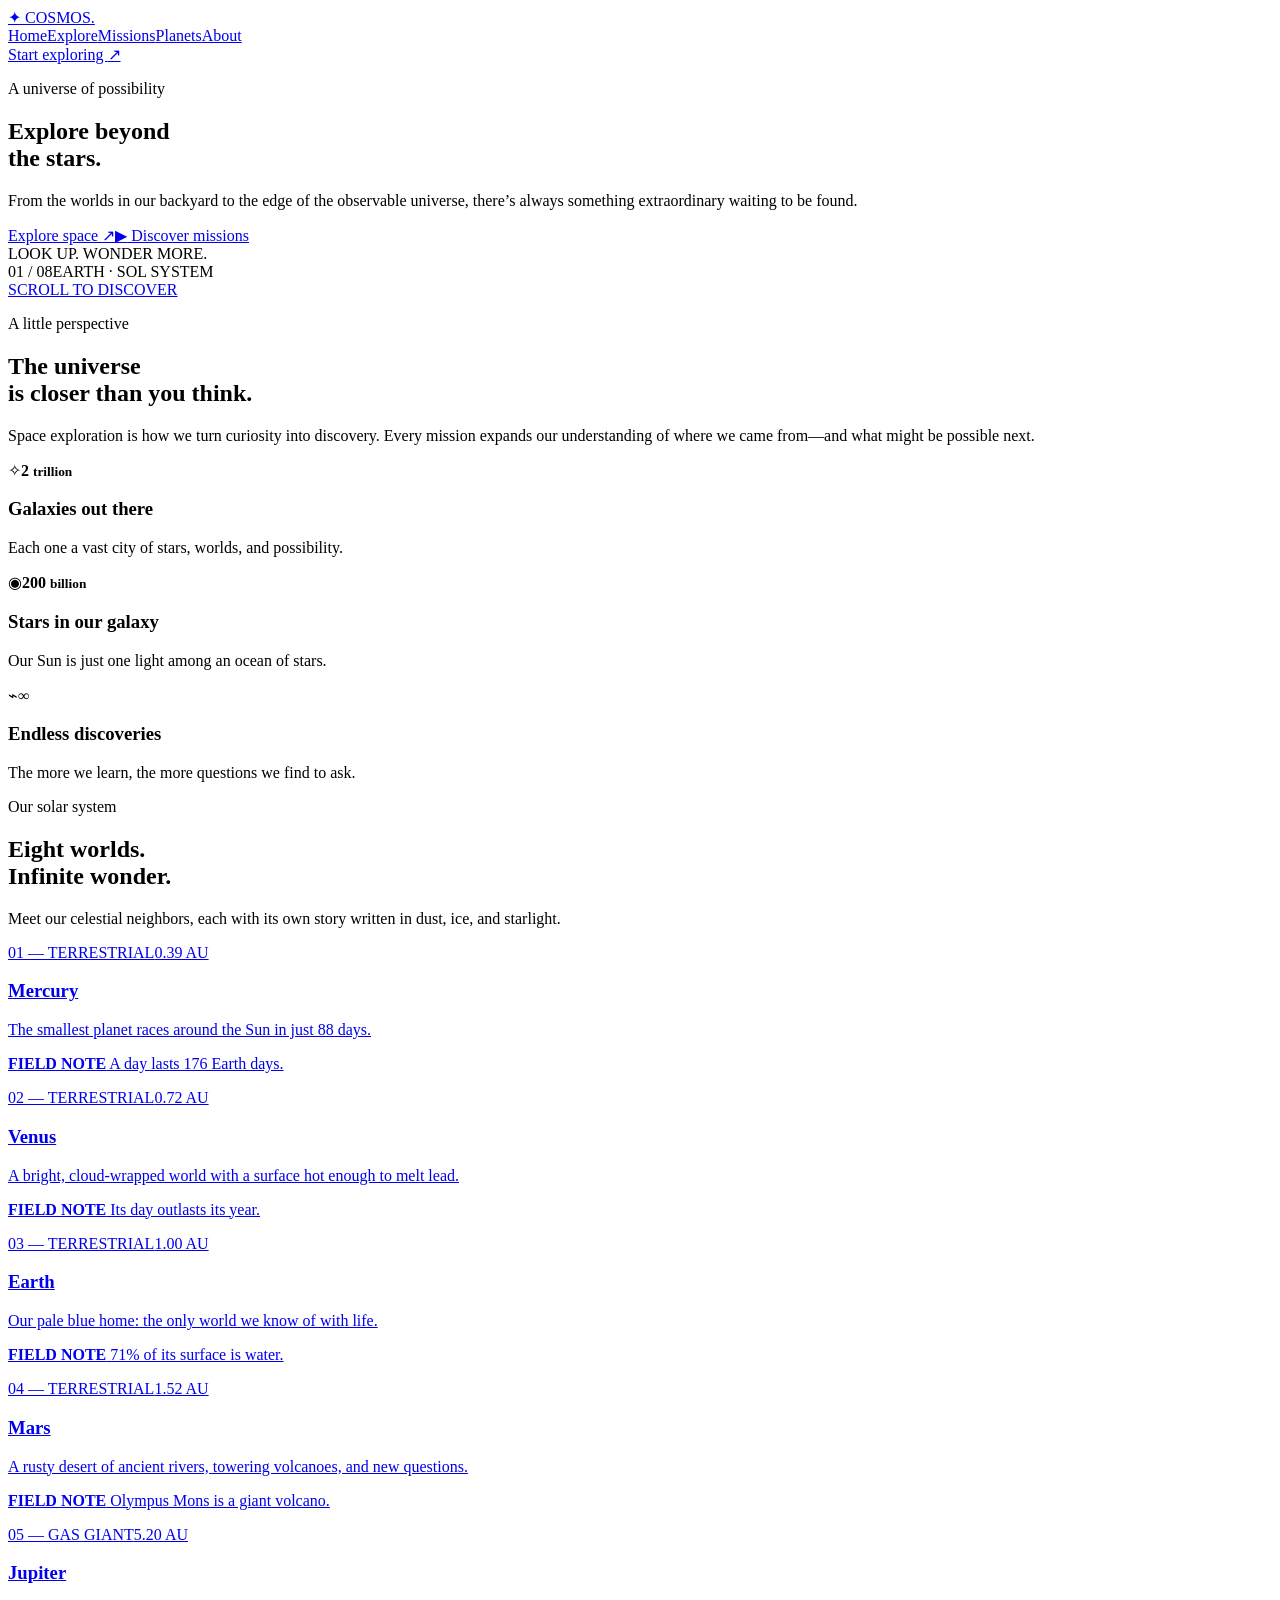
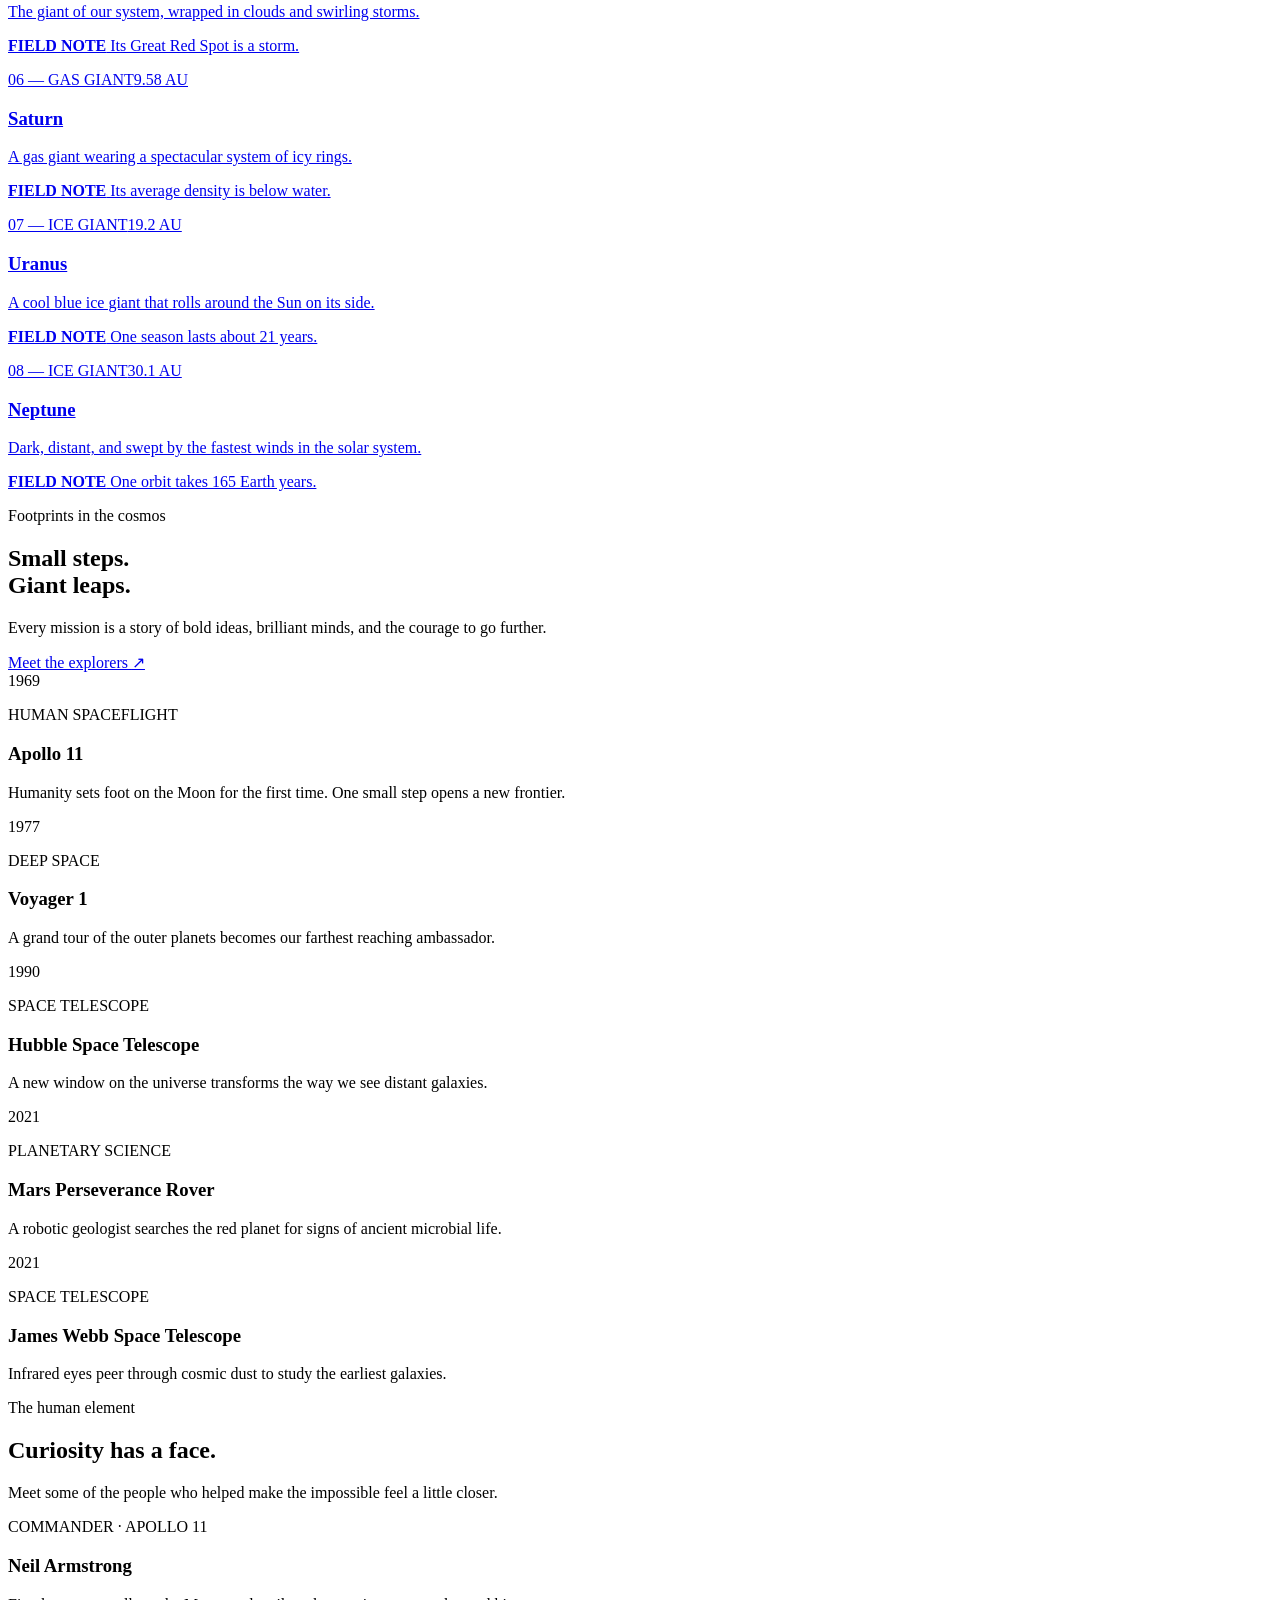
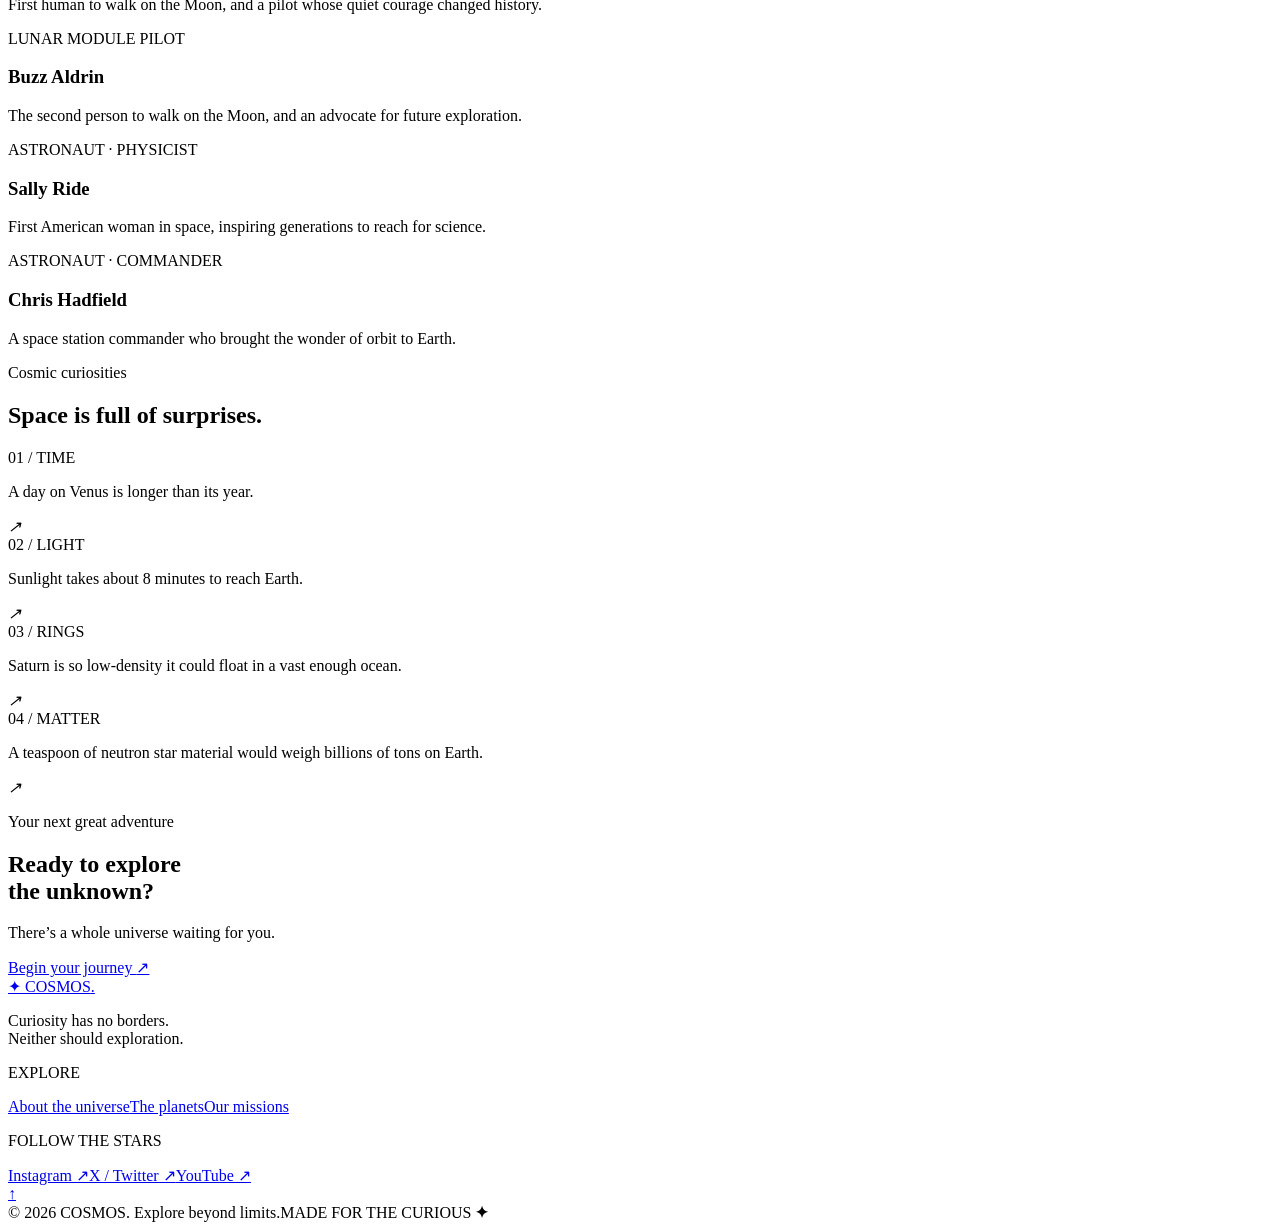
==== index.html @ a4d34ffc "first commit" ====
<!doctype html>
<html lang="en">
<head>
  <meta charset="utf-8">
  <meta name="viewport" content="width=device-width, initial-scale=1">
  <meta name="theme-color" content="#080b19">
  <meta name="description" content="Journey through the planets, missions, and people exploring our universe with COSMOS.">
  <title>COSMOS — Explore Beyond the Stars</title>
  <link rel="preconnect" href="https://fonts.googleapis.com">
  <link rel="preconnect" href="https://fonts.gstatic.com" crossorigin>
  <link href="https://fonts.googleapis.com/css2?family=DM+Sans:wght@400;500;600;700&family=Space+Grotesk:wght@400;500;600;700&display=swap" rel="stylesheet">
  <link rel="stylesheet" href="style.css">
</head>
<body>
  <header class="site-header">
    <nav class="nav wrap" aria-label="Main navigation">
      <a class="brand" href="#home" aria-label="COSMOS home"><span class="brand-mark" aria-hidden="true">✦</span> COSMOS<span class="brand-dot">.</span></a>
      <div class="nav-links">
        <a href="#home">Home</a><a href="#explore">Explore</a><a href="#missions">Missions</a><a href="#planets">Planets</a><a href="#about">About</a>
      </div>
      <a class="nav-cta" href="#missions">Start exploring <span aria-hidden="true">↗</span></a>
    </nav>
  </header>

  <main>
    <!-- Hero -->
    <section class="hero" id="home">
      <div class="hero-stars" aria-hidden="true"></div>
      <div class="hero-content wrap">
        <p class="eyebrow"><span class="live-dot"></span> A universe of possibility</p>
        <h1>Explore beyond<br>the <span>stars.</span></h1>
        <p class="hero-copy">From the worlds in our backyard to the edge of the observable universe, there’s always something extraordinary waiting to be found.</p>
        <div class="hero-actions"><a class="button button-primary" href="#planets">Explore space <span aria-hidden="true">↗</span></a><a class="button button-ghost" href="#missions"><span class="play-icon" aria-hidden="true">▶</span> Discover missions</a></div>
        <div class="hero-note"><span class="note-line"></span><span>LOOK UP. WONDER MORE.</span></div>
      </div>
      <div class="hero-orbit orbit-one" aria-hidden="true"></div><div class="hero-orbit orbit-two" aria-hidden="true"></div>
      <div class="hero-planet" aria-hidden="true"><span class="planet-crater crater-a"></span><span class="planet-crater crater-b"></span><span class="planet-crater crater-c"></span></div>
      <div class="hero-caption" aria-hidden="true"><span>01 / 08</span><span>EARTH · SOL SYSTEM</span></div>
      <a class="scroll-cue" href="#about" aria-label="Scroll to discover"><span></span> SCROLL TO DISCOVER</a>
    </section>

    <!-- About -->
    <section class="section about-section" id="about">
      <div class="wrap">
        <div class="section-heading split-heading">
          <div><p class="eyebrow">A little perspective</p><h2>The universe<br>is <span>closer</span> than you think.</h2></div>
          <p class="section-intro">Space exploration is how we turn curiosity into discovery. Every mission expands our understanding of where we came from—and what might be possible next.</p>
        </div>
        <div class="stat-grid" id="explore">
          <article class="stat-card glass"><span class="stat-icon">✧</span><strong>2 <small>trillion</small></strong><h3>Galaxies out there</h3><p>Each one a vast city of stars, worlds, and possibility.</p></article>
          <article class="stat-card glass"><span class="stat-icon">◉</span><strong>200 <small>billion</small></strong><h3>Stars in our galaxy</h3><p>Our Sun is just one light among an ocean of stars.</p></article>
          <article class="stat-card glass"><span class="stat-icon">⌁</span><strong>∞</strong><h3>Endless discoveries</h3><p>The more we learn, the more questions we find to ask.</p></article>
        </div>
      </div>
    </section>

    <!-- Planets -->
    <section class="section planets-section" id="planets">
      <div class="wrap">
        <div class="section-heading"><p class="eyebrow">Our solar system</p><h2>Eight worlds.<br><span>Infinite wonder.</span></h2><p class="section-intro">Meet our celestial neighbors, each with its own story written in dust, ice, and starlight.</p></div>
        <div class="planet-grid">
          <a class="planet-card" href="mercury.html" aria-label="Explore Mercury"><div class="planet-art mercury"><i></i></div><div class="planet-meta"><span>01 — TERRESTRIAL</span><span>0.39 AU</span></div><h3>Mercury</h3><p>The smallest planet races around the Sun in just 88 days.</p><p class="planet-fact"><b>FIELD NOTE</b> A day lasts 176 Earth days.</p></a>
          <a class="planet-card" href="venus.html" aria-label="Explore Venus"><div class="planet-art venus"><i></i></div><div class="planet-meta"><span>02 — TERRESTRIAL</span><span>0.72 AU</span></div><h3>Venus</h3><p>A bright, cloud-wrapped world with a surface hot enough to melt lead.</p><p class="planet-fact"><b>FIELD NOTE</b> Its day outlasts its year.</p></a>
          <a class="planet-card" href="earth.html" aria-label="Explore Earth"><div class="planet-art earth"><i></i></div><div class="planet-meta"><span>03 — TERRESTRIAL</span><span>1.00 AU</span></div><h3>Earth</h3><p>Our pale blue home: the only world we know of with life.</p><p class="planet-fact"><b>FIELD NOTE</b> 71% of its surface is water.</p></a>
          <a class="planet-card" href="mars.html" aria-label="Explore Mars"><div class="planet-art mars"><i></i></div><div class="planet-meta"><span>04 — TERRESTRIAL</span><span>1.52 AU</span></div><h3>Mars</h3><p>A rusty desert of ancient rivers, towering volcanoes, and new questions.</p><p class="planet-fact"><b>FIELD NOTE</b> Olympus Mons is a giant volcano.</p></a>
          <a class="planet-card" href="jupiter.html" aria-label="Explore Jupiter"><div class="planet-art jupiter"><i></i></div><div class="planet-meta"><span>05 — GAS GIANT</span><span>5.20 AU</span></div><h3>Jupiter</h3><p>The giant of our system, wrapped in clouds and swirling storms.</p><p class="planet-fact"><b>FIELD NOTE</b> Its Great Red Spot is a storm.</p></a>
          <a class="planet-card" href="saturn.html" aria-label="Explore Saturn"><div class="planet-art saturn"><i></i></div><div class="planet-meta"><span>06 — GAS GIANT</span><span>9.58 AU</span></div><h3>Saturn</h3><p>A gas giant wearing a spectacular system of icy rings.</p><p class="planet-fact"><b>FIELD NOTE</b> Its average density is below water.</p></a>
          <a class="planet-card" href="uranus.html" aria-label="Explore Uranus"><div class="planet-art uranus"><i></i></div><div class="planet-meta"><span>07 — ICE GIANT</span><span>19.2 AU</span></div><h3>Uranus</h3><p>A cool blue ice giant that rolls around the Sun on its side.</p><p class="planet-fact"><b>FIELD NOTE</b> One season lasts about 21 years.</p></a>
          <a class="planet-card" href="neptune.html" aria-label="Explore Neptune"><div class="planet-art neptune"><i></i></div><div class="planet-meta"><span>08 — ICE GIANT</span><span>30.1 AU</span></div><h3>Neptune</h3><p>Dark, distant, and swept by the fastest winds in the solar system.</p><p class="planet-fact"><b>FIELD NOTE</b> One orbit takes 165 Earth years.</p></a>
        </div>
      </div>
    </section>

    <!-- Missions -->
    <section class="section missions-section" id="missions">
      <div class="wrap missions-layout"><div class="missions-title"><p class="eyebrow">Footprints in the cosmos</p><h2>Small steps.<br><span>Giant leaps.</span></h2><p class="section-intro">Every mission is a story of bold ideas, brilliant minds, and the courage to go further.</p><a class="text-link" href="#astronauts">Meet the explorers <span>↗</span></a></div>
        <div class="timeline">
          <article class="timeline-item"><span class="timeline-year">1969</span><div class="timeline-dot"></div><div><p class="mission-type">HUMAN SPACEFLIGHT</p><h3>Apollo 11</h3><p>Humanity sets foot on the Moon for the first time. One small step opens a new frontier.</p></div></article>
          <article class="timeline-item"><span class="timeline-year">1977</span><div class="timeline-dot"></div><div><p class="mission-type">DEEP SPACE</p><h3>Voyager 1</h3><p>A grand tour of the outer planets becomes our farthest reaching ambassador.</p></div></article>
          <article class="timeline-item"><span class="timeline-year">1990</span><div class="timeline-dot"></div><div><p class="mission-type">SPACE TELESCOPE</p><h3>Hubble Space Telescope</h3><p>A new window on the universe transforms the way we see distant galaxies.</p></div></article>
          <article class="timeline-item"><span class="timeline-year">2021</span><div class="timeline-dot"></div><div><p class="mission-type">PLANETARY SCIENCE</p><h3>Mars Perseverance Rover</h3><p>A robotic geologist searches the red planet for signs of ancient microbial life.</p></div></article>
          <article class="timeline-item"><span class="timeline-year">2021</span><div class="timeline-dot"></div><div><p class="mission-type">SPACE TELESCOPE</p><h3>James Webb Space Telescope</h3><p>Infrared eyes peer through cosmic dust to study the earliest galaxies.</p></div></article>
        </div>
      </div>
    </section>

    <!-- Astronauts -->
    <section class="section astronauts-section" id="astronauts"><div class="wrap">
      <div class="section-heading centered"><p class="eyebrow">The human element</p><h2>Curiosity has a <span>face.</span></h2><p class="section-intro">Meet some of the people who helped make the impossible feel a little closer.</p></div>
      <div class="astronaut-grid">
        <article class="astronaut-card"><div class="portrait portrait-neil" role="img" aria-label="Portrait of Neil Armstrong"></div><div class="astronaut-info"><p>COMMANDER · APOLLO 11</p><h3>Neil Armstrong</h3><p>First human to walk on the Moon, and a pilot whose quiet courage changed history.</p></div></article>
        <article class="astronaut-card"><div class="portrait portrait-buzz" role="img" aria-label="Portrait of Buzz Aldrin"></div><div class="astronaut-info"><p>LUNAR MODULE PILOT</p><h3>Buzz Aldrin</h3><p>The second person to walk on the Moon, and an advocate for future exploration.</p></div></article>
        <article class="astronaut-card"><div class="portrait portrait-sally" role="img" aria-label="Portrait of Sally Ride"></div><div class="astronaut-info"><p>ASTRONAUT · PHYSICIST</p><h3>Sally Ride</h3><p>First American woman in space, inspiring generations to reach for science.</p></div></article>
        <article class="astronaut-card"><div class="portrait portrait-chris" role="img" aria-label="Portrait of Chris Hadfield"></div><div class="astronaut-info"><p>ASTRONAUT · COMMANDER</p><h3>Chris Hadfield</h3><p>A space station commander who brought the wonder of orbit to Earth.</p></div></article>
      </div>
    </div></section>

    <!-- Facts -->
    <section class="section facts-section"><div class="wrap"><div class="section-heading"><p class="eyebrow">Cosmic curiosities</p><h2>Space is full of <span>surprises.</span></h2></div>
      <div class="facts-grid"><article class="fact-card"><span>01 / TIME</span><p>A day on Venus is longer than its year.</p><i>↗</i></article><article class="fact-card"><span>02 / LIGHT</span><p>Sunlight takes about 8 minutes to reach Earth.</p><i>↗</i></article><article class="fact-card"><span>03 / RINGS</span><p>Saturn is so low-density it could float in a vast enough ocean.</p><i>↗</i></article><article class="fact-card"><span>04 / MATTER</span><p>A teaspoon of neutron star material would weigh billions of tons on Earth.</p><i>↗</i></article></div>
    </div></section>

    <!-- Call to action -->
    <section class="cta-section"><div class="cta-glow" aria-hidden="true"></div><div class="wrap cta-content"><p class="eyebrow">Your next great adventure</p><h2>Ready to explore<br>the <span>unknown?</span></h2><p>There’s a whole universe waiting for you.</p><a class="button button-primary" href="#planets">Begin your journey <span aria-hidden="true">↗</span></a></div><div class="cta-orb" aria-hidden="true"></div></section>
  </main>

  <footer class="site-footer"><div class="wrap"><div class="footer-main"><div class="footer-brand"><a class="brand" href="#home"><span class="brand-mark" aria-hidden="true">✦</span> COSMOS<span class="brand-dot">.</span></a><p>Curiosity has no borders.<br>Neither should exploration.</p></div><div class="footer-nav"><p>EXPLORE</p><a href="#about">About the universe</a><a href="#planets">The planets</a><a href="#missions">Our missions</a></div><div class="footer-nav"><p>FOLLOW THE STARS</p><a href="https://www.instagram.com/nasa/">Instagram ↗</a><a href="https://x.com/NASA">X / Twitter ↗</a><a href="https://www.youtube.com/@NASA">YouTube ↗</a></div><a class="back-top" href="#home" aria-label="Back to top">↑</a></div><div class="footer-bottom"><span>© 2026 COSMOS. Explore beyond limits.</span><span>MADE FOR THE CURIOUS <b>✦</b></span></div></div></footer>
</body>
</html>
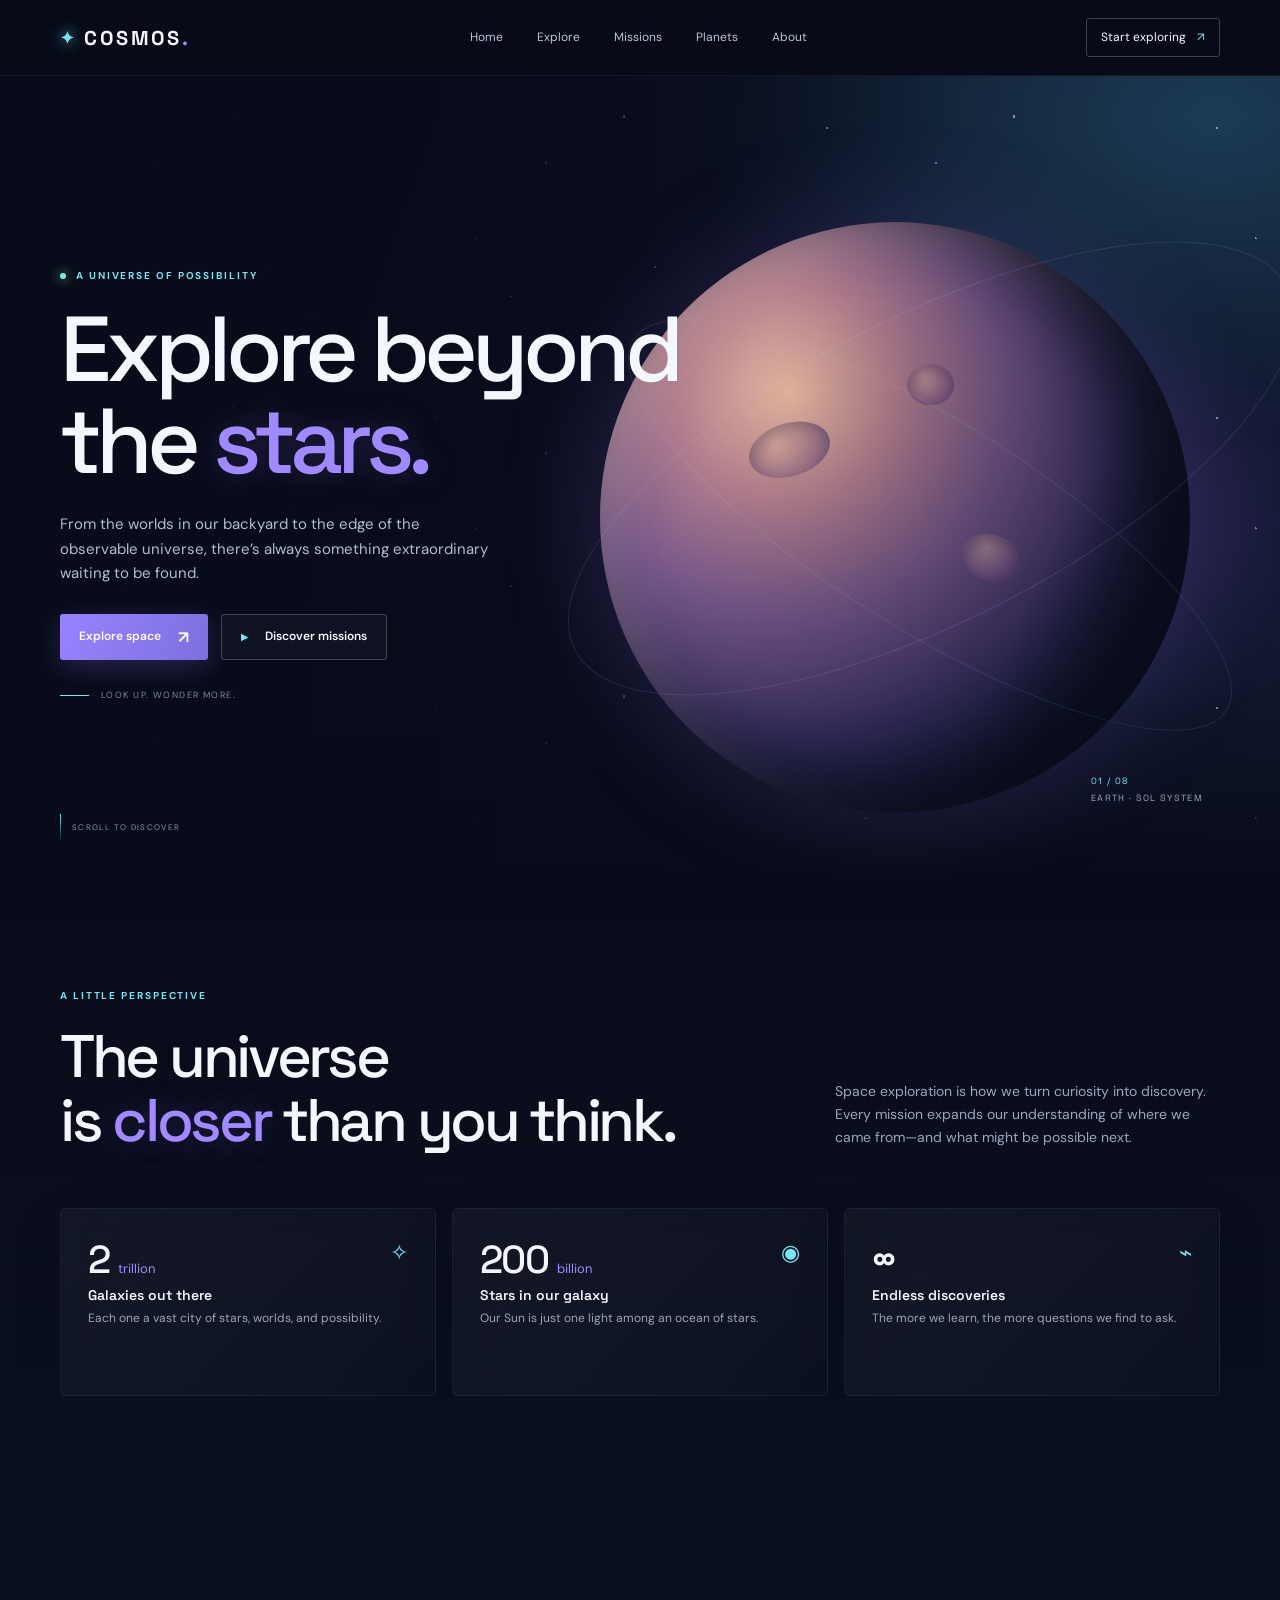
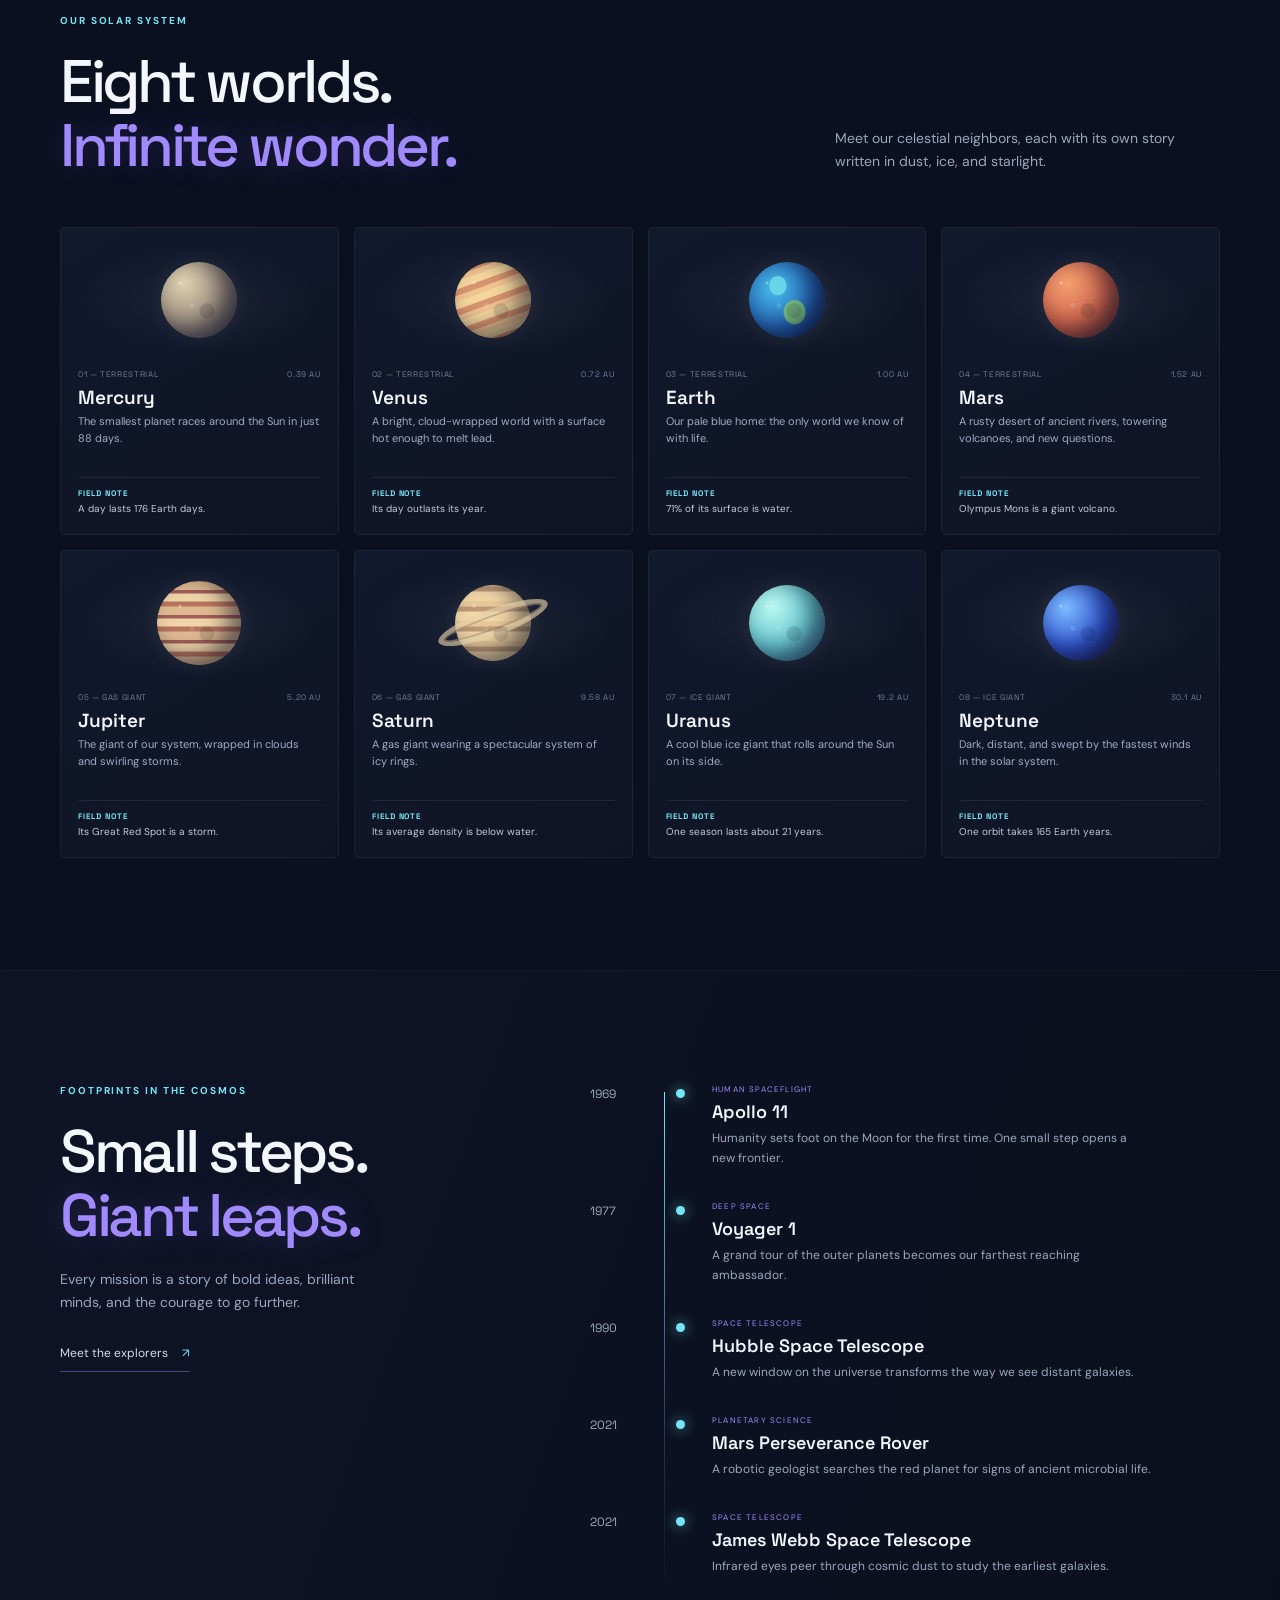
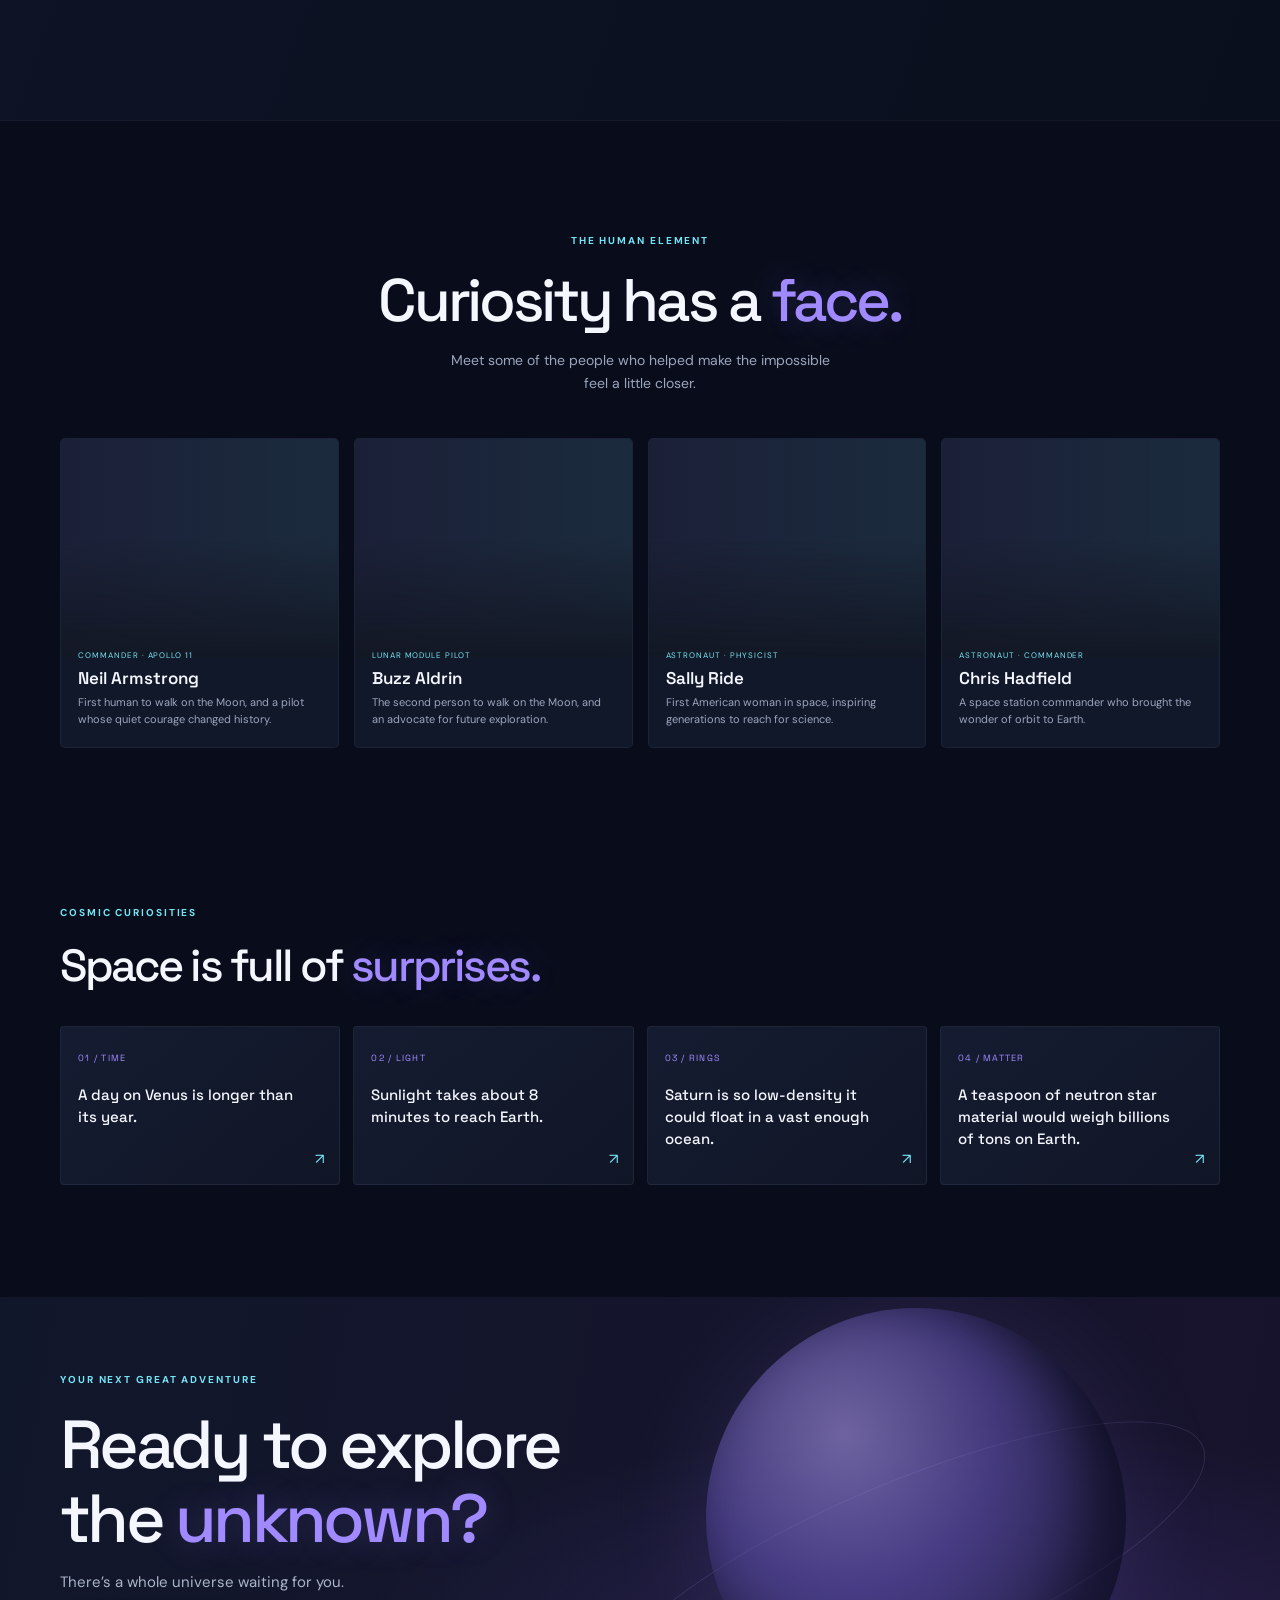
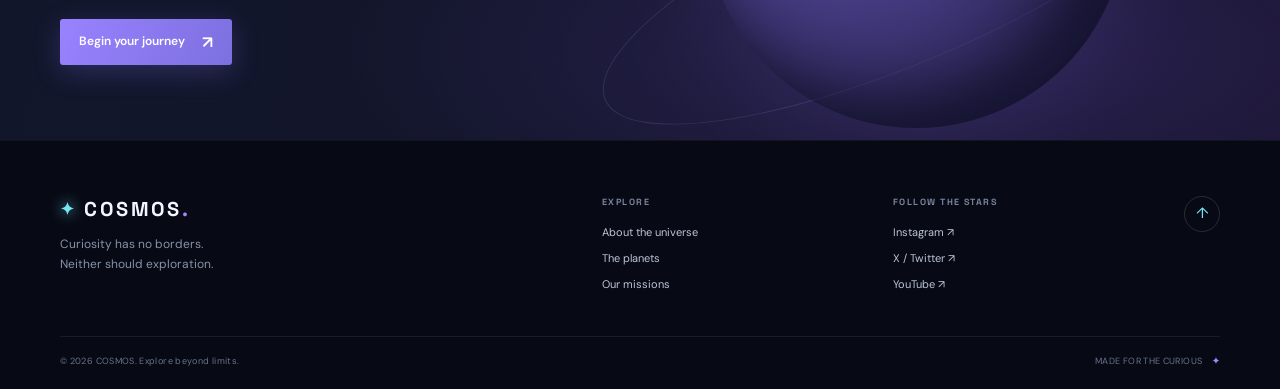
==== commit 1c1f63ac: "Updated commit" ====
--- a/index.html
+++ b/index.html
@@ -9,7 +9,7 @@
   <link rel="preconnect" href="https://fonts.googleapis.com">
   <link rel="preconnect" href="https://fonts.gstatic.com" crossorigin>
   <link href="https://fonts.googleapis.com/css2?family=DM+Sans:wght@400;500;600;700&family=Space+Grotesk:wght@400;500;600;700&display=swap" rel="stylesheet">
-  <link rel="stylesheet" href="style.css">
+  <link rel="stylesheet" href="Style.css">
 </head>
 <body>
   <header class="site-header">
--- a/Style.css
+++ b/Style.css
@@ -0,0 +1,22 @@
+/* COSMOS — visual system */
+:root{--night:#080b19;--night-2:#0d1225;--panel:#11182b;--white:#f5f7ff;--muted:#9ba6bd;--purple:#a18aff;--cyan:#75e6f5;--line:rgba(179,196,255,.13);--font:'DM Sans',sans-serif;--display:'Space Grotesk',sans-serif}
+*{box-sizing:border-box}html{scroll-behavior:smooth;scroll-padding-top:84px}body{margin:0;background:var(--night);color:var(--white);font-family:var(--font);font-size:15px;line-height:1.65;overflow-x:hidden}a{color:inherit;text-decoration:none}a:focus-visible{outline:2px solid var(--cyan);outline-offset:5px}::selection{background:var(--purple);color:#090a16}.wrap{width:min(1160px,calc(100% - 56px));margin-inline:auto}.site-header{height:76px;position:sticky;top:0;z-index:20;background:rgba(8,11,25,.82);backdrop-filter:blur(18px);border-bottom:1px solid rgba(255,255,255,.06)}.nav{height:100%;display:flex;align-items:center;justify-content:space-between}.brand{font:700 20px var(--display);letter-spacing:.12em;display:inline-flex;align-items:center;gap:8px}.brand-mark{font-size:17px;color:var(--cyan);text-shadow:0 0 14px var(--cyan)}.brand-dot{color:var(--purple);margin-left:-8px}.nav-links{display:flex;gap:34px}.nav-links a{font-size:12px;color:#bdc5d6;transition:color .25s;position:relative}.nav-links a:after{content:"";position:absolute;height:1px;width:0;left:0;bottom:-8px;background:var(--cyan);transition:width .25s}.nav-links a:hover{color:var(--white)}.nav-links a:hover:after{width:100%}.nav-cta{font-size:12px;border:1px solid rgba(255,255,255,.22);padding:9px 14px;border-radius:3px;transition:.25s}.nav-cta span{color:var(--cyan);margin-left:8px}.nav-cta:hover{border-color:var(--cyan);box-shadow:0 0 22px #75e6f526}
+/* Hero */
+.hero{min-height:690px;height:min(800px,calc(100vh - 76px));max-height:820px;position:relative;overflow:hidden;display:flex;align-items:center;background:radial-gradient(ellipse at 76% 55%,#292451 0,transparent 35%),radial-gradient(ellipse at 95% 5%,#1b3b54 0,transparent 30%),linear-gradient(110deg,#090d1e 0%,#0b1023 48%,#10172d 100%)}.hero:before,.hero:after,.hero-stars{content:"";position:absolute;inset:0;pointer-events:none}.hero:before{opacity:.5;background-image:radial-gradient(1px 1px at 12% 18%,#fff 99%,transparent),radial-gradient(1px 1px at 40% 30%,#b9d7ff 99%,transparent),radial-gradient(1px 1px at 31% 76%,#fff 99%,transparent),radial-gradient(1.5px 1.5px at 60% 14%,#fff 99%,transparent),radial-gradient(1px 1px at 80% 82%,#fff 99%,transparent),radial-gradient(1px 1px at 22% 56%,#fff 99%,transparent),radial-gradient(1px 1px at 68% 66%,#bfdfff 99%,transparent);background-size:390px 290px}.hero:after{background:linear-gradient(90deg,#080b19 0%,rgba(8,11,25,.9) 34%,transparent 75%),linear-gradient(0deg,#080b19 0%,transparent 24%)}.hero-content{position:relative;z-index:3;padding-bottom:24px}.eyebrow{font-size:10px;letter-spacing:.19em;text-transform:uppercase;color:var(--cyan);font-weight:700;margin:0 0 20px;display:flex;align-items:center;gap:10px}.live-dot{width:6px;height:6px;border-radius:50%;background:#78f0d2;box-shadow:0 0 12px #78f0d2}.hero h1{font:500 clamp(53px,7.2vw,94px)/.99 var(--display);letter-spacing:-.065em;margin:0;max-width:680px}.hero h1 span,.section-heading h2 span,.missions-title h2 span,.cta-content h2 span{color:var(--purple);text-shadow:0 0 35px #9e80ff3d}.hero-copy{color:#b3bdd1;max-width:435px;font-size:15px;margin:25px 0 28px}.hero-actions{display:flex;gap:13px;align-items:center}.button{min-height:46px;padding:0 19px;display:inline-flex;gap:17px;align-items:center;justify-content:center;font-weight:600;font-size:12px;border-radius:3px;transition:transform .25s,box-shadow .25s,background .25s}.button:hover{transform:translateY(-3px)}.button-primary{background:linear-gradient(115deg,#9982ff,#7c70df);box-shadow:0 7px 28px #8877ff3d;color:#fff}.button-primary:hover{box-shadow:0 10px 36px #8877ff72}.button-primary span{font-size:17px}.button-ghost{border:1px solid #ffffff35;background:#ffffff08}.button-ghost:hover{background:#ffffff14;border-color:#ffffff71}.play-icon{font-size:9px;color:var(--cyan)}.hero-note{position:absolute;top:420px;display:flex;align-items:center;gap:12px;color:#7c89a2;font-size:9px;letter-spacing:.16em}.note-line{width:29px;height:1px;background:var(--cyan)}.hero-planet{position:absolute;z-index:1;width:min(48vw,590px);aspect-ratio:1;right:7%;top:50%;transform:translateY(-43%);border-radius:50%;background:radial-gradient(circle at 32% 29%,#e7b79e 0,#b37e8e 19%,#73558a 39%,#372f62 61%,#171a3b 76%,#090e21 100%);box-shadow:inset -48px -24px 80px #080c1b, inset 14px 14px 45px #ffe5b93e,0 0 110px #9b7bf82c;animation:planet-float 8s ease-in-out infinite}.hero-planet:after{content:"";position:absolute;inset:0;border-radius:50%;background:linear-gradient(115deg,transparent 25%,#080b194a 70%,#080b19 100%)}.planet-crater{position:absolute;z-index:1;border-radius:50%;background:radial-gradient(circle at 35% 30%,#ddb19b70,#613f7266 65%,#2e2e57aa);box-shadow:inset 5px 7px 14px #1d17393b}.crater-a{width:14%;height:9%;left:25%;top:34%;transform:rotate(-17deg)}.crater-b{width:8%;height:7%;left:52%;top:24%}.crater-c{width:11%;height:8%;left:61%;top:53%;transform:rotate(20deg)}.hero-orbit{position:absolute;border:1px solid #c6bcff22;border-radius:50%;z-index:2;pointer-events:none}.orbit-one{width:min(66vw,800px);height:min(25vw,305px);right:-4%;top:30%;transform:rotate(-27deg)}.orbit-two{width:min(57vw,700px);height:min(17vw,210px);right:0;top:43%;transform:rotate(32deg);border-color:#87eafa1c}.hero-caption{position:absolute;right:6%;bottom:9%;z-index:4;display:flex;flex-direction:column;gap:5px;color:#9ca5ba;font:9px var(--display);letter-spacing:.15em}.hero-caption span:first-child{color:var(--cyan)}.scroll-cue{position:absolute;z-index:4;bottom:34px;left:max(28px,calc((100vw - 1160px)/2));font-size:8px;letter-spacing:.17em;color:#8994ab;display:flex;align-items:center;gap:11px}.scroll-cue span{height:28px;width:1px;background:linear-gradient(var(--cyan),transparent)}
+/* Shared sections */
+.section{padding:112px 0}.about-section{background:linear-gradient(180deg,#080b19,#0b1020)}.section-heading h2,.missions-title h2,.cta-content h2{font:500 clamp(38px,5vw,60px)/1.08 var(--display);letter-spacing:-.055em;margin:0}.split-heading{display:flex;justify-content:space-between;align-items:end;gap:50px}.section-intro{color:var(--muted);max-width:385px;margin:19px 0 0;font-size:14px}.split-heading .section-intro{margin:0 0 5px}.stat-grid{display:grid;grid-template-columns:repeat(3,1fr);gap:16px;margin-top:54px}.glass{background:linear-gradient(135deg,#ffffff0b,#ffffff03);backdrop-filter:blur(14px);border:1px solid #ffffff10;box-shadow:0 18px 55px #00000018}.stat-card{padding:26px 27px 24px;min-height:188px;border-radius:6px;transition:transform .3s,border-color .3s}.stat-card:hover{transform:translateY(-5px);border-color:#a18aff66}.stat-icon{float:right;font-size:22px;color:var(--cyan)}.stat-card strong{display:block;font:500 39px var(--display);letter-spacing:-.04em}.stat-card strong small{font:400 13px var(--font);color:var(--purple);letter-spacing:0}.stat-card h3{font:600 14px var(--display);margin:2px 0 2px}.stat-card p{font-size:12px;color:var(--muted);margin:5px 0 0}.planets-section{background:#0b1020;padding-top:105px}.planets-section .section-heading{position:relative}.planets-section .section-intro{position:absolute;right:0;bottom:6px}.planet-grid{display:grid;grid-template-columns:repeat(4,1fr);gap:15px;margin-top:48px}.planet-card{background:linear-gradient(150deg,#11192c,#0e1425);border:1px solid #ffffff0e;padding:17px 17px 18px;border-radius:5px;min-width:0;transition:transform .3s,border-color .3s,box-shadow .3s;overflow:hidden}.planet-card:hover{transform:translateY(-6px);border-color:#8b81d84f;box-shadow:0 18px 42px #0005}.planet-art{height:115px;position:relative;display:grid;place-items:center;overflow:hidden;background:radial-gradient(ellipse at center,#ffffff0c,transparent 68%);margin:-3px -3px 12px}.planet-art:before{content:"";width:76px;height:76px;border-radius:50%;display:block;box-shadow:inset -12px -8px 21px #0508188c,0 0 25px #ffffff13;position:relative;z-index:1}.planet-art i{position:absolute;z-index:2;border-radius:50%;width:100px;height:23px;border:5px solid #d8c6a16b;transform:rotate(-20deg);display:none}.mercury:before{background:radial-gradient(circle at 30% 27%,#e0d1b0,#998c7e 54%,#514f5e)}.mercury:after,.venus:after,.earth:after,.mars:after,.jupiter:after,.saturn:after,.uranus:after,.neptune:after{content:"";position:absolute;width:75px;height:75px;z-index:2;border-radius:50%;background:radial-gradient(circle at 24% 28%,#fff8 0 1px,transparent 2px),radial-gradient(circle at 60% 65%,#08091b36 0 7px,transparent 8px),radial-gradient(circle at 40% 58%,#fff3 0 2px,transparent 3px);opacity:.65}.venus:before{background:repeating-linear-gradient(160deg,#f4d69c 0 7px,#d8936f 8px 13px,#efc491 14px 19px)}.earth:before{background:radial-gradient(ellipse at 38% 31%,#69d5e8 0 12%,transparent 14%),radial-gradient(ellipse at 60% 66%,#75bb81 0 16%,transparent 18%),radial-gradient(circle at 34% 35%,#47bdeb,#2462b4 57%,#142a69)}.mars:before{background:radial-gradient(circle at 32% 28%,#f3a071,#ce644c 54%,#783a45)}.jupiter:before{width:84px;height:84px;background:repeating-linear-gradient(0deg,#dfba91 0 8px,#b8755e 9px 13px,#efd4a7 14px 21px,#9e5e59 22px 25px)}.saturn:before{background:repeating-linear-gradient(0deg,#f2d7a7 0 9px,#bb9a75 10px 14px,#e7c99a 15px 20px)}.saturn i{display:block;width:116px;height:27px;border-width:6px;border-color:#e6d2a9a3;box-shadow:inset 0 0 0 2px #ad8e7799}.uranus:before{background:radial-gradient(circle at 31% 28%,#baf8f0,#69c8d2 52%,#3d7baa)}.neptune:before{background:radial-gradient(circle at 30% 30%,#7dbbff,#3155cf 53%,#20266a)}.planet-meta{display:flex;justify-content:space-between;color:#727f9a;font:8px var(--display);letter-spacing:.08em}.planet-card h3{font:600 19px var(--display);margin:6px 0 3px}.planet-card>p:not(.planet-fact){color:#a1abc0;font-size:11px;line-height:1.55;margin:0;min-height:52px}.planet-fact{border-top:1px solid #ffffff12;padding-top:10px;margin:12px 0 0;color:#c2c9d7;font-size:10px;line-height:1.5}.planet-fact b{font:700 8px var(--display);color:var(--cyan);letter-spacing:.12em;display:block;margin-bottom:3px}
+/* Mission timeline */
+.missions-section{background:linear-gradient(110deg,#0e1426,#0a0f1d);border-block:1px solid #ffffff08}.missions-layout{display:grid;grid-template-columns:.8fr 1.2fr;gap:110px}.missions-title{position:sticky;top:130px;height:max-content}.missions-title .section-intro{max-width:330px}.text-link{display:inline-flex;gap:14px;align-items:center;font-size:12px;margin-top:30px;color:#d8d9ed;border-bottom:1px solid #a18aff66;padding-bottom:7px}.text-link span{color:var(--cyan)}.timeline{position:relative}.timeline:before{content:"";position:absolute;left:74px;top:9px;bottom:15px;width:1px;background:linear-gradient(var(--cyan),#8f7aff45 70%,transparent)}.timeline-item{display:grid;grid-template-columns:58px 32px 1fr;gap:0 16px;position:relative;padding-bottom:31px}.timeline-year{font:12px var(--display);color:#9da8bc;padding-top:3px}.timeline-dot{width:9px;height:9px;border-radius:50%;background:var(--cyan);box-shadow:0 0 13px #75e6f5b5;margin:6px auto;z-index:1}.mission-type{font-size:8px;letter-spacing:.15em;color:var(--purple);margin:0 0 4px}.timeline-item h3{font:600 18px var(--display);margin:0}.timeline-item div:last-child>p:last-child{font-size:12px;color:var(--muted);max-width:440px;margin:6px 0 0}.astronauts-section{background:#090d1b}.centered{text-align:center}.centered .eyebrow{justify-content:center}.centered .section-intro{margin:15px auto 0}.astronaut-grid{display:grid;grid-template-columns:repeat(4,1fr);gap:15px;margin-top:43px}.astronaut-card{background:#11182a;border:1px solid #ffffff0c;border-radius:5px;overflow:hidden;transition:transform .3s,border-color .3s}.astronaut-card:hover{transform:translateY(-5px);border-color:#a18aff59}.portrait{height:218px;background-size:cover;background-position:center 28%;position:relative;filter:saturate(.72)}.portrait:after{content:"";position:absolute;inset:0;background:linear-gradient(0deg,#11182a 0%,transparent 55%),linear-gradient(90deg,#6157a822,#4bb6d420)}.portrait-neil{background-image:url('https://images.unsplash.com/photo-1451187580459-43490279c0fa?auto=format&fit=crop&w=700&q=85')}.portrait-buzz{background-image:url('https://images.unsplash.com/photo-1446776811953-b23d57bd21aa?auto=format&fit=crop&w=700&q=85')}.portrait-sally{background-image:url('https://images.unsplash.com/photo-1534528741775-53994a69daeb?auto=format&fit=crop&w=700&q=85')}.portrait-chris{background-image:url('https://images.unsplash.com/photo-1500648767791-00dcc994a43e?auto=format&fit=crop&w=700&q=85')}.astronaut-info{padding:0 17px 19px;margin-top:-8px;position:relative;z-index:1}.astronaut-info>p:first-child{font-size:8px;color:var(--cyan);letter-spacing:.12em;margin:0}.astronaut-info h3{font:600 17px var(--display);margin:5px 0}.astronaut-info>p:last-child{font-size:11px;line-height:1.55;color:var(--muted);margin:0}.facts-section{padding-top:45px;background:#090d1b}.facts-section .section-heading h2{font-size:45px}.facts-grid{display:grid;grid-template-columns:repeat(4,1fr);gap:13px;margin-top:35px}.fact-card{min-height:159px;background:linear-gradient(140deg,#151c31,#101626);border:1px solid #ffffff0e;border-radius:4px;padding:17px;position:relative;transition:background .25s,transform .25s}.fact-card:hover{background:linear-gradient(140deg,#1b2140,#111a2b);transform:translateY(-4px)}.fact-card span{font:9px var(--display);letter-spacing:.14em;color:var(--purple)}.fact-card p{font:500 15px/1.45 var(--display);max-width:220px;margin:16px 0 0}.fact-card i{position:absolute;right:15px;bottom:12px;color:var(--cyan);font-style:normal}.cta-section{min-height:400px;position:relative;overflow:hidden;display:flex;align-items:center;background:radial-gradient(ellipse at 75% 80%,#49388a66,transparent 45%),linear-gradient(100deg,#11172b,#17132c)}.cta-content{position:relative;z-index:2;padding:75px 0}.cta-content h2{font-size:clamp(42px,5.5vw,68px)}.cta-content>p:not(.eyebrow){color:#abb5c9;margin:15px 0 24px}.cta-orb{position:absolute;width:420px;height:420px;right:12%;top:50%;transform:translateY(-50%);border-radius:50%;background:radial-gradient(circle at 33% 30%,#b7a4ff,#6656ba 38%,#27254f 72%,#11172b 100%);box-shadow:inset -30px -20px 60px #090b1e,0 0 100px #8c73ee40;opacity:.55}.cta-glow{position:absolute;width:650px;height:180px;right:4%;top:42%;border:1px solid #c3b3ff25;border-radius:50%;transform:rotate(-23deg)}
+/* Footer */
+.site-footer{background:#070a15;padding:55px 0 20px;border-top:1px solid #ffffff0b}.footer-main{display:grid;grid-template-columns:2fr 1fr 1fr auto;gap:40px;padding-bottom:43px}.footer-brand>p{font-size:12px;color:#8792aa;margin:13px 0}.footer-nav{display:flex;flex-direction:column;gap:8px}.footer-nav p{font:700 9px var(--display);letter-spacing:.16em;color:#79849c;margin:0 0 7px}.footer-nav a{font-size:11px;color:#bdc5d5;transition:color .2s}.footer-nav a:hover{color:var(--cyan)}.back-top{width:36px;height:36px;border:1px solid #ffffff22;border-radius:50%;display:grid;place-items:center;color:var(--cyan);transition:.2s}.back-top:hover{background:#75e6f51c;border-color:var(--cyan)}.footer-bottom{border-top:1px solid #ffffff12;padding-top:17px;display:flex;justify-content:space-between;color:#68738a;font-size:9px;letter-spacing:.04em}.footer-bottom b{color:var(--purple);margin-left:7px}
+@keyframes planet-float{0%,100%{transform:translateY(-43%)}50%{transform:translateY(calc(-43% - 12px))}}
+@media(max-width:950px){.wrap{width:min(100% - 44px,760px)}.nav-links{gap:20px}.hero-planet{right:-5%;width:58vw;opacity:.82}.hero:after{background:linear-gradient(90deg,#080b19 0%,#080b19dc 37%,transparent 88%),linear-gradient(0deg,#080b19 0%,transparent 24%)}.hero-caption{right:4%}.planet-grid{grid-template-columns:repeat(2,1fr)}.planet-card>p:not(.planet-fact){min-height:auto}.missions-layout{gap:45px;grid-template-columns:.8fr 1.2fr}.astronaut-grid{grid-template-columns:repeat(2,1fr)}.portrait{height:250px}.facts-grid{grid-template-columns:repeat(2,1fr)}}
+@media(max-width:650px){.wrap{width:calc(100% - 38px)}.site-header{height:66px}.nav-links{display:none}.brand{font-size:18px}.nav-cta{font-size:10px;padding:7px 10px}.hero{height:740px;min-height:660px;max-height:780px;align-items:flex-start}.hero-content{padding-top:98px}.hero h1{font-size:clamp(55px,13vw,78px)}.hero-copy{max-width:360px;font-size:13px}.hero-planet{width:360px;max-width:88vw;right:-70px;top:auto;bottom:-58px;transform:none;opacity:.75}.hero-orbit{display:none}.hero:after{background:linear-gradient(180deg,#080b19 0%,#080b19a8 54%,transparent 100%),linear-gradient(0deg,#080b19 0%,transparent 50%)}.hero-note{top:auto;bottom:-85px}.hero-caption{bottom:27px;right:20px}.scroll-cue{display:none}.section{padding:78px 0}.split-heading{display:block}.split-heading .section-intro{margin-top:18px}.section-heading h2,.missions-title h2{font-size:43px}.stat-grid{grid-template-columns:1fr;gap:10px;margin-top:32px}.stat-card{min-height:auto;padding:20px 22px}.stat-card strong{font-size:33px}.planets-section .section-intro{position:static;margin-top:15px}.planet-grid{gap:10px;margin-top:30px}.planet-card{padding:12px}.planet-art{height:94px}.planet-art:before{width:66px;height:66px}.planet-art:after{width:66px;height:66px}.saturn i{width:100px}.planet-card h3{font-size:17px}.planet-card>p:not(.planet-fact){font-size:10px}.planet-fact{font-size:9px}.missions-layout{display:block}.missions-title{position:static;margin-bottom:42px}.timeline:before{left:57px}.timeline-item{grid-template-columns:43px 28px 1fr;gap:0 10px;padding-bottom:25px}.timeline-year{font-size:10px}.timeline-item h3{font-size:16px}.timeline-item div:last-child>p:last-child{font-size:11px}.astronaut-grid{gap:10px;margin-top:30px}.portrait{height:185px}.astronaut-info{padding:0 12px 14px}.astronaut-info h3{font-size:15px}.astronaut-info>p:last-child{font-size:10px}.facts-section{padding-top:20px}.facts-section .section-heading h2{font-size:37px}.facts-grid{gap:9px;margin-top:25px}.fact-card{min-height:145px;padding:13px}.fact-card p{font-size:13px;margin-top:12px}.cta-section{min-height:380px}.cta-content{padding:60px 0}.cta-content h2{font-size:48px}.cta-orb{width:280px;height:280px;right:-145px;top:70%;opacity:.38}.cta-glow{right:-35%;top:47%}.footer-main{grid-template-columns:1fr 1fr;gap:30px 18px;padding-bottom:28px}.footer-brand{grid-column:1/-1}.back-top{grid-column:2;grid-row:2;justify-self:end}.footer-bottom{font-size:8px;gap:12px}.footer-bottom span:last-child{text-align:right}}
+@media(max-width:380px){.hero-actions{align-items:flex-start;flex-direction:column}.hero{height:780px}.button{min-height:42px}.planet-grid{grid-template-columns:1fr}.planet-art{height:112px}.planet-card>p:not(.planet-fact){font-size:11px}.astronaut-grid{grid-template-columns:1fr 1fr}.portrait{height:150px}.facts-grid{grid-template-columns:1fr}.fact-card{min-height:115px}.footer-main{grid-template-columns:1fr 1fr}}
+@media(prefers-reduced-motion:reduce){*,*::before,*::after{scroll-behavior:auto!important;animation-duration:.01ms!important;animation-iteration-count:1!important;transition-duration:.01ms!important}}
+
+/* Planet profile pages */
+.planet-page{--accent:#bfc9d9;--accent-rgb:191,201,217}.planet-page.venus-page{--accent:#f4b76a;--accent-rgb:244,183,106}.planet-page.earth-page{--accent:#66d8bc;--accent-rgb:102,216,188}.planet-page.mars-page{--accent:#ff8568;--accent-rgb:255,133,104}.planet-page.jupiter-page{--accent:#e7b879;--accent-rgb:231,184,121}.planet-page.saturn-page{--accent:#f1d47b;--accent-rgb:241,212,123}.planet-page.uranus-page{--accent:#75e6f5;--accent-rgb:117,230,245}.planet-page.neptune-page{--accent:#7e9dff;--accent-rgb:126,157,255}
+.planet-page .brand-mark,.planet-page .brand-dot{color:var(--accent);text-shadow:0 0 15px var(--accent)}.planet-hero{min-height:510px;position:relative;display:flex;align-items:center;overflow:hidden;background:radial-gradient(ellipse at 74% 50%,rgba(var(--accent-rgb),.2),transparent 32%),radial-gradient(ellipse at 88% 12%,#37356d55,transparent 35%),#090d1c}.planet-hero:before{content:"";position:absolute;inset:0;opacity:.45;background-image:radial-gradient(1px 1px at 17% 22%,white 99%,transparent),radial-gradient(1px 1px at 46% 70%,white 99%,transparent),radial-gradient(1.5px 1.5px at 75% 16%,white 99%,transparent),radial-gradient(1px 1px at 91% 67%,white 99%,transparent);background-size:290px 230px}.planet-hero:after{content:"";position:absolute;inset:0;background:linear-gradient(90deg,#090d1c 0%,#090d1cd9 38%,transparent 85%),linear-gradient(0deg,#080b19,transparent 35%)}.planet-hero-content{position:relative;z-index:2;padding:75px 0;max-width:1160px;width:calc(100% - 56px);margin:auto}.planet-hero .eyebrow{color:var(--accent)}.planet-hero h1{font:500 clamp(58px,9vw,104px)/.95 var(--display);letter-spacing:-.065em;margin:0}.planet-hero h1 span{color:var(--accent);text-shadow:0 0 35px rgba(var(--accent-rgb),.35)}.planet-tagline{font-size:16px;color:#c1c9d8;max-width:450px;margin:20px 0 26px}.back-planets{display:inline-flex;gap:10px;align-items:center;color:var(--accent);font-size:12px;border-bottom:1px solid rgba(var(--accent-rgb),.45);padding-bottom:6px}.back-planets:hover{gap:15px}.planet-showcase{position:absolute;z-index:1;width:min(38vw,440px);aspect-ratio:1;right:11%;top:50%;transform:translateY(-50%);border-radius:50%;background:radial-gradient(circle at 32% 27%,#fff8,transparent 5%),radial-gradient(circle at 35% 31%,var(--accent),color-mix(in srgb,var(--accent),#19172e 63%) 55%,#101225 78%);box-shadow:inset -45px -25px 72px #070a18,0 0 85px rgba(var(--accent-rgb),.22);animation:planet-float 8s ease-in-out infinite}.planet-showcase:after{content:"";position:absolute;inset:0;border-radius:50%;background:radial-gradient(circle at 25% 45%,#ffffff18 0 3px,transparent 4px),radial-gradient(circle at 62% 35%,#090b2080 0 9px,transparent 10px),linear-gradient(120deg,transparent 45%,#080b1977 100%)}.planet-showcase.saturn-showcase:before{content:"";position:absolute;width:140%;height:29%;border:17px solid rgba(var(--accent-rgb),.62);border-left-color:rgba(var(--accent-rgb),.2);border-right-color:rgba(var(--accent-rgb),.8);border-radius:50%;left:-20%;top:37%;transform:rotate(-17deg);z-index:-1}.planet-showcase.earth-showcase{background:radial-gradient(circle at 35% 35%,#72d3fa,#246bb1 55%,#101542 82%)}.planet-showcase.earth-showcase:after{background:radial-gradient(ellipse at 32% 38%,#68bd7c 0 9%,transparent 10%),radial-gradient(ellipse at 65% 62%,#78bd77 0 14%,transparent 15%),linear-gradient(120deg,transparent 40%,#080b1977 100%)}.profile-section{padding:76px 0}.profile-section.alt{background:linear-gradient(110deg,#0d1324,#0a0f1d);border-block:1px solid #ffffff0b}.profile-copy{max-width:820px}.profile-copy p{color:#b2bdd0;line-height:1.85;font-size:14px;margin:0 0 20px}.profile-title{font:500 clamp(34px,4.4vw,52px)/1.08 var(--display);letter-spacing:-.05em;margin:0 0 30px}.profile-title span{color:var(--accent)}.facts-cards{display:grid;grid-template-columns:repeat(4,1fr);gap:12px}.quick-fact{padding:19px 18px;border:1px solid rgba(var(--accent-rgb),.18);background:linear-gradient(145deg,rgba(var(--accent-rgb),.08),#ffffff03);border-radius:5px;min-height:110px;transition:transform .25s,border-color .25s}.quick-fact:hover{transform:translateY(-4px);border-color:rgba(var(--accent-rgb),.55)}.quick-fact span{display:block;font-size:9px;letter-spacing:.14em;text-transform:uppercase;color:var(--accent)}.quick-fact strong{display:block;font:600 17px var(--display);margin-top:10px}.profile-columns{display:grid;grid-template-columns:1.2fr .8fr;gap:50px}.feature-list{list-style:none;margin:0;padding:0;display:grid;grid-template-columns:1fr 1fr;gap:11px}.feature-list li{padding:14px 15px;border-left:2px solid var(--accent);background:#ffffff07;color:#c4ccda;font-size:12px}.mission-cards{display:grid;grid-template-columns:repeat(3,1fr);gap:13px}.mission-card{padding:21px;border:1px solid #ffffff12;background:linear-gradient(135deg,#ffffff0b,#ffffff03);border-radius:5px}.mission-card span{font-size:9px;letter-spacing:.13em;color:var(--accent)}.mission-card h3{font:600 17px var(--display);margin:8px 0}.mission-card p{font-size:12px;color:var(--muted);margin:0;line-height:1.65}.moon-panel,.did-you-know{padding:25px 27px;border:1px solid rgba(var(--accent-rgb),.3);border-radius:6px;background:linear-gradient(135deg,rgba(var(--accent-rgb),.13),#ffffff04);box-shadow:0 15px 45px rgba(var(--accent-rgb),.05)}.moon-panel h3,.did-you-know h3{font:600 20px var(--display);margin:0 0 10px}.moon-panel p,.did-you-know p{font-size:13px;color:#c1cad8;margin:0;line-height:1.75}.fact-list{display:grid;grid-template-columns:repeat(2,1fr);gap:10px 28px;padding:0;list-style:none}.fact-list li{font-size:12px;color:#c0cada;padding:11px 0;border-bottom:1px solid #ffffff12}.fact-list li:before{content:"✦";color:var(--accent);font-size:9px;margin-right:10px}.did-you-know{margin-top:24px;display:flex;gap:20px;align-items:flex-start}.did-you-know .big-star{font-size:27px;color:var(--accent);text-shadow:0 0 18px var(--accent)}.planet-footer{padding:35px 0;background:#070a15;border-top:1px solid #ffffff12}.planet-footer-inner{display:flex;align-items:center;justify-content:space-between;gap:20px}.planet-footer p{margin:6px 0 0;font-size:11px;color:#8590a7}.planet-footer a:not(.brand){font-size:11px;color:var(--accent)}
+@media(max-width:800px){.planet-showcase{right:-3%;width:46vw;opacity:.82}.planet-hero:after{background:linear-gradient(90deg,#090d1c 0%,#090d1cdd 45%,transparent 100%),linear-gradient(0deg,#080b19,transparent 35%)}.facts-cards{grid-template-columns:repeat(2,1fr)}.profile-columns{gap:25px}.mission-cards{grid-template-columns:1fr 1fr}}
+@media(max-width:600px){.planet-hero{min-height:610px;align-items:flex-start}.planet-hero-content{width:calc(100% - 38px);padding-top:90px}.planet-hero h1{font-size:63px}.planet-tagline{font-size:14px;max-width:310px}.planet-showcase{width:260px;right:-40px;top:auto;bottom:-75px;transform:none;opacity:.63}.planet-showcase.saturn-showcase:before{border-width:11px}.profile-section{padding:58px 0}.profile-columns{grid-template-columns:1fr;gap:34px}.feature-list{gap:8px}.facts-cards{gap:8px}.quick-fact{padding:14px;min-height:96px}.quick-fact strong{font-size:15px}.mission-cards{grid-template-columns:1fr}.fact-list{gap:5px 16px}.did-you-know{padding:20px;gap:13px}.planet-footer-inner{align-items:flex-start;flex-wrap:wrap}.planet-footer-inner>a:not(.brand){width:100%}}
